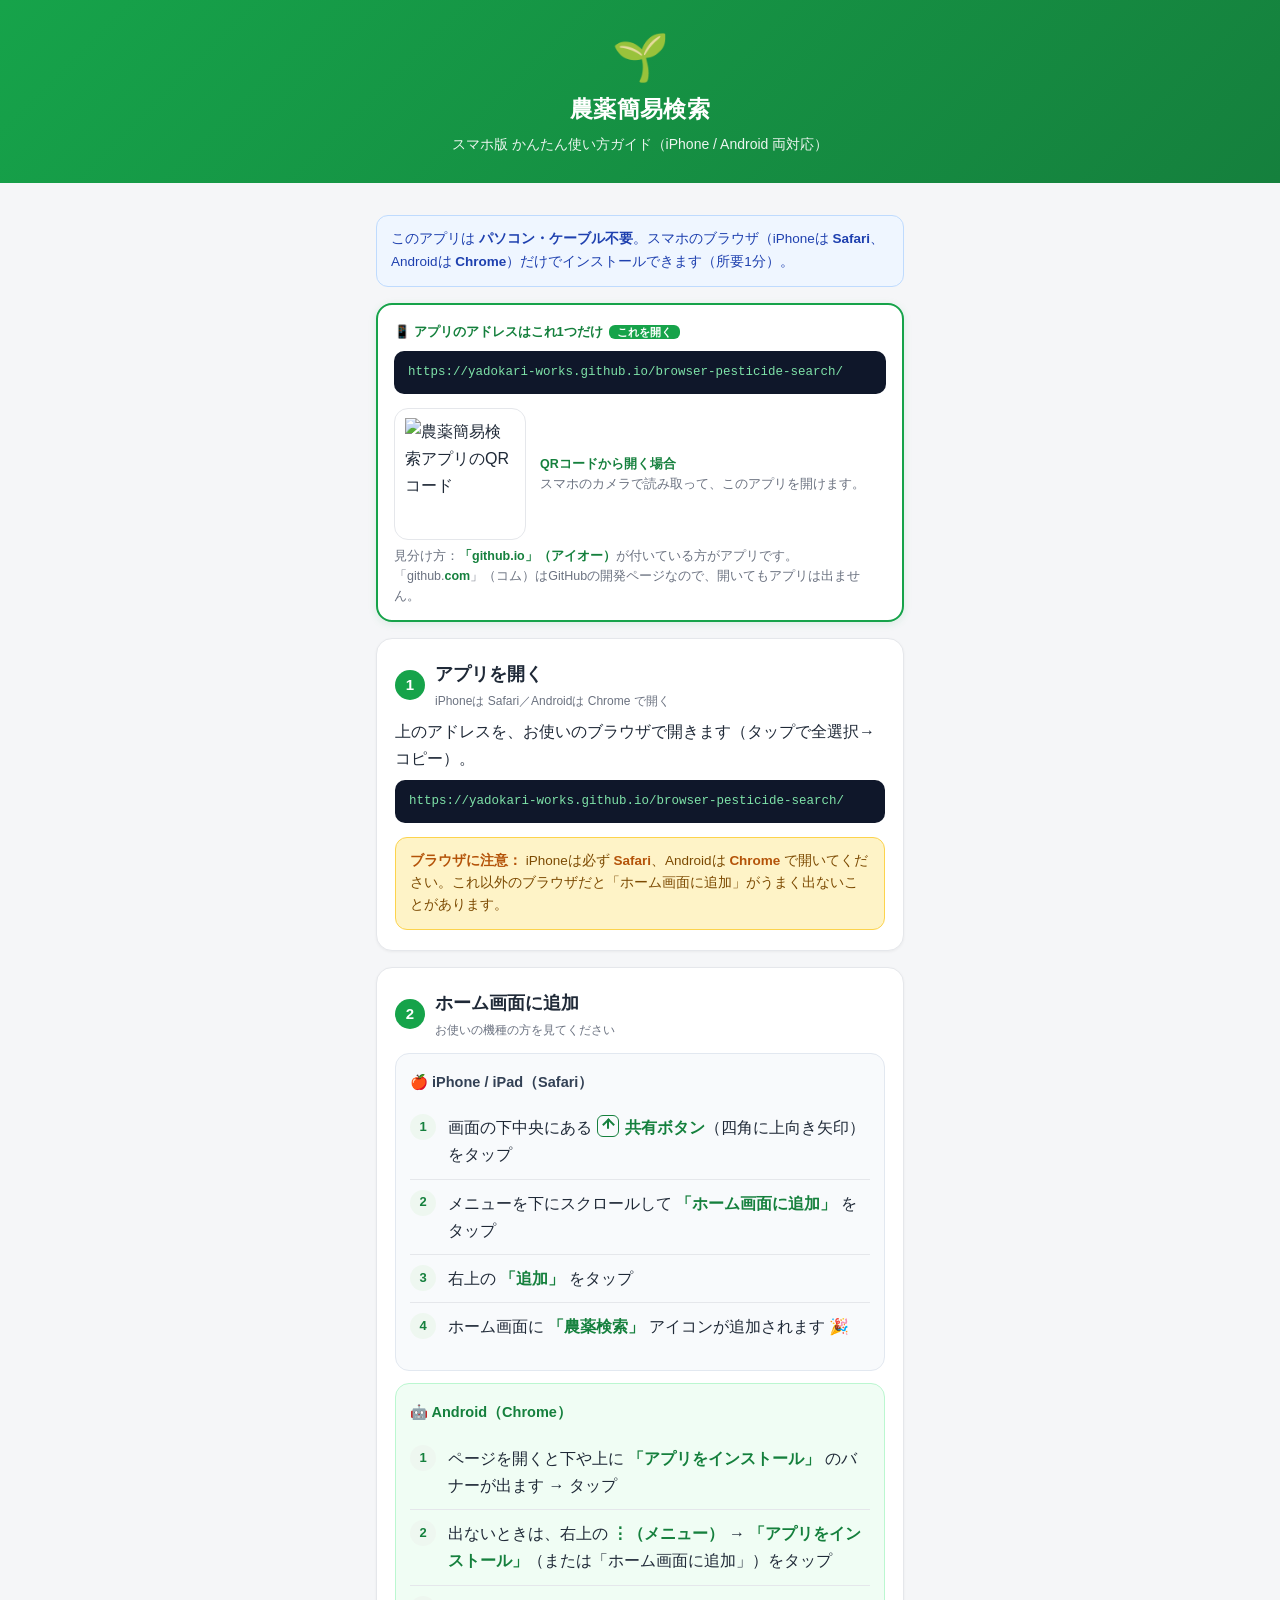
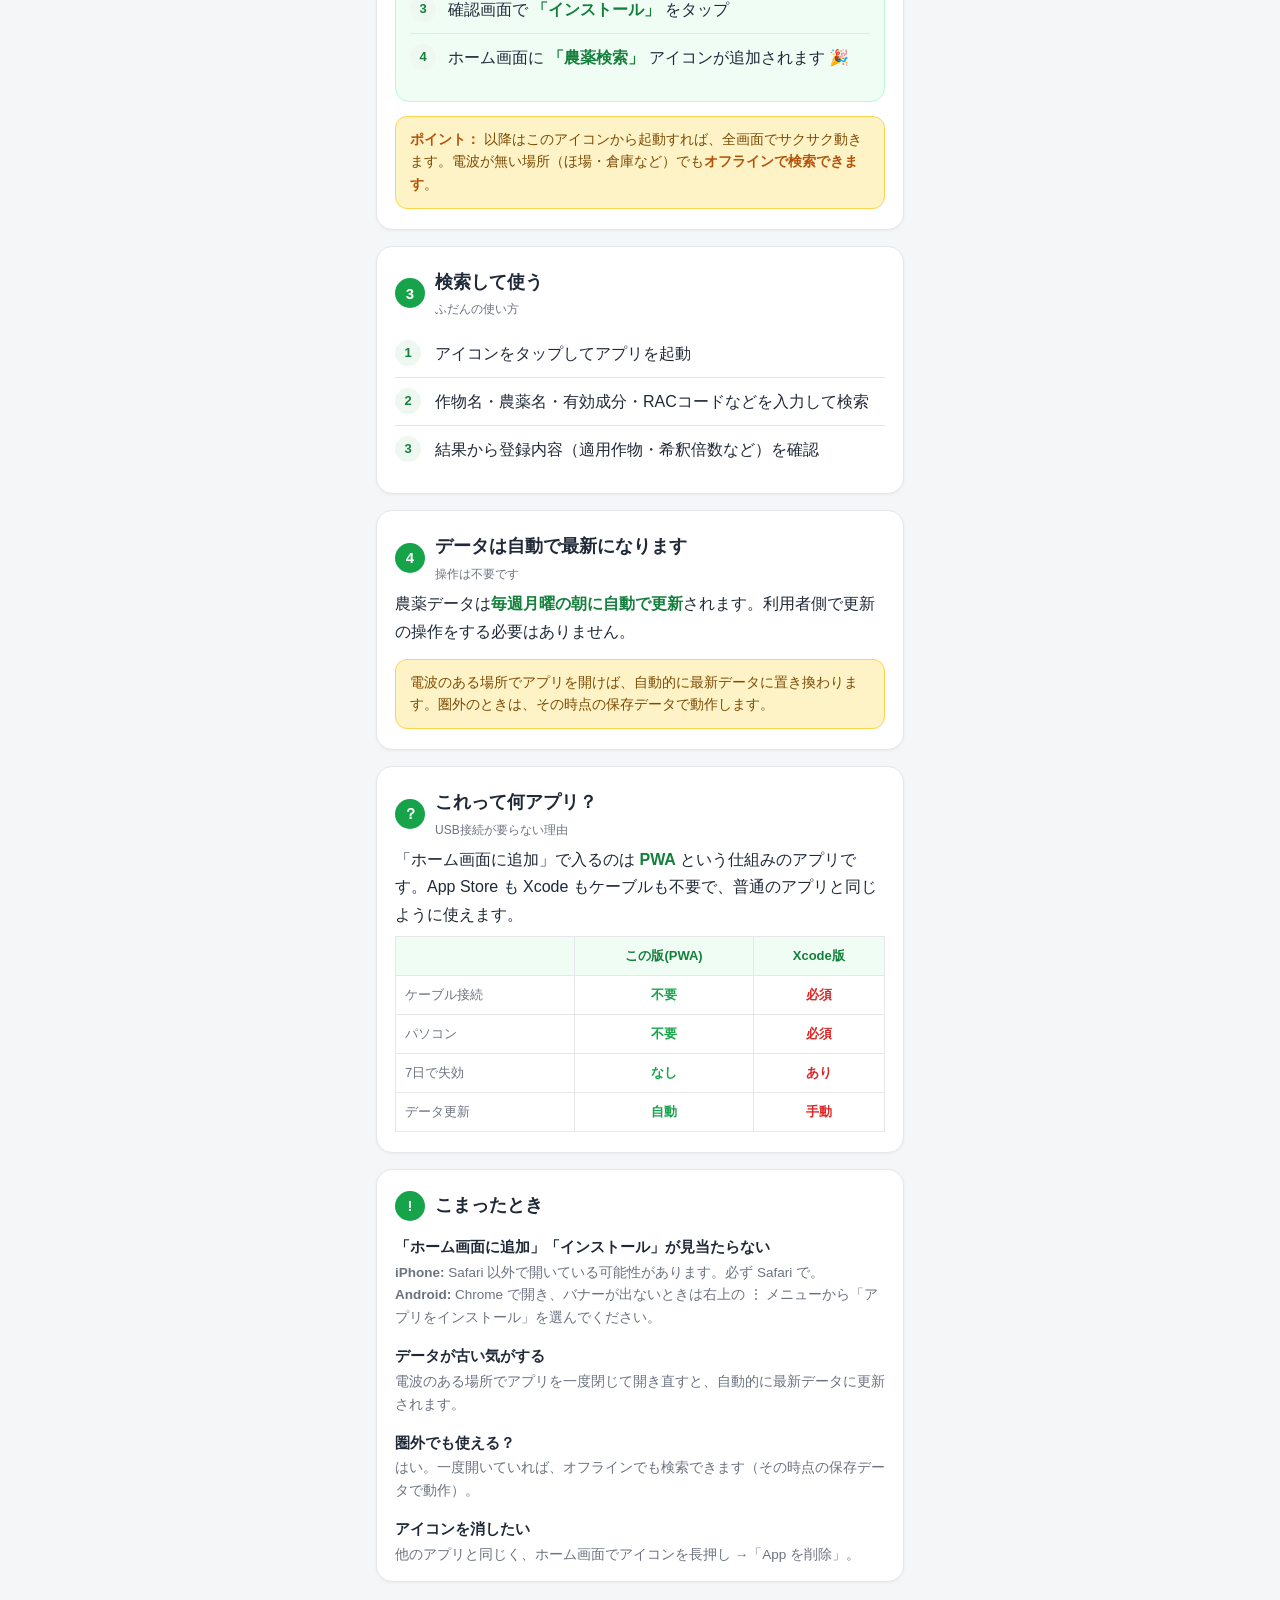
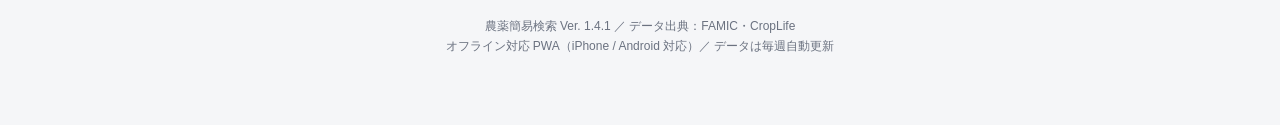
==== スマホ版_使い方.html @ 42491a5c "chore(release): v1.4.1 — バージョン表記とCHANGELOGを更新 VERSION / 更新履歴.md / 画面表示 (src/index.html, スマホ版_使い方.htm" ====
<!DOCTYPE html>
<html lang="ja">
<head>
<meta charset="UTF-8">
<meta name="viewport" content="width=device-width, initial-scale=1.0, viewport-fit=cover">
<meta name="apple-mobile-web-app-capable" content="yes">
<title>農薬簡易検索 — スマホ版 使い方（iPhone / Android）</title>
<style>
  :root{
    --green:#16a34a; --green-d:#15803d; --bg:#f5f6f8; --card:#ffffff;
    --ink:#1f2937; --sub:#6b7280; --line:#e5e7eb; --amber:#b45309; --amber-bg:#fef3c7;
  }
  *{box-sizing:border-box; -webkit-tap-highlight-color:transparent;}
  html{-webkit-text-size-adjust:100%;}
  body{
    margin:0; font-family:-apple-system,"Hiragino Sans","Hiragino Kaku Gothic ProN",sans-serif;
    background:var(--bg); color:var(--ink); line-height:1.7;
    padding:env(safe-area-inset-top) env(safe-area-inset-right) env(safe-area-inset-bottom) env(safe-area-inset-left);
  }
  header{
    background:linear-gradient(135deg,var(--green),var(--green-d)); color:#fff;
    padding:34px 20px 26px; text-align:center;
  }
  header .emoji{font-size:46px; line-height:1;}
  header h1{margin:10px 0 4px; font-size:23px; letter-spacing:.02em;}
  header p{margin:0; font-size:14px; opacity:.92;}
  main{max-width:560px; margin:0 auto; padding:18px 16px 60px;}
  .card{
    background:var(--card); border:1px solid var(--line); border-radius:16px;
    padding:18px 18px 6px; margin:16px 0; box-shadow:0 1px 3px rgba(0,0,0,.05);
  }
  .sec-title{display:flex; align-items:center; gap:10px; margin:2px 0 6px; font-size:18px; font-weight:700;}
  .badge{
    flex:0 0 auto; width:30px; height:30px; border-radius:50%; background:var(--green);
    color:#fff; font-size:15px; font-weight:700; display:flex; align-items:center; justify-content:center;
  }
  .sec-title small{display:block; font-size:12px; font-weight:500; color:var(--sub); margin-top:2px;}
  ol.steps{margin:10px 0 14px; padding:0; list-style:none; counter-reset:s;}
  ol.steps li{
    counter-increment:s; position:relative; padding:10px 0 10px 40px; border-top:1px solid var(--line);
  }
  ol.steps li:first-child{border-top:none;}
  ol.steps li::before{
    content:counter(s); position:absolute; left:0; top:10px;
    width:26px; height:26px; border-radius:50%; background:#eef7f0; color:var(--green-d);
    font-weight:700; font-size:13px; display:flex; align-items:center; justify-content:center;
  }
  .url{
    display:block; background:#0f172a; color:#7ee2a8; font-family:ui-monospace,Menlo,monospace;
    font-size:12.5px; padding:12px 14px; border-radius:10px; margin:8px 0 4px;
    word-break:break-all; line-height:1.5; user-select:all; -webkit-user-select:all;
  }
  .ico{
    display:inline-flex; align-items:center; justify-content:center; vertical-align:-4px;
    width:22px; height:22px; border:1.6px solid currentColor; border-radius:6px; color:var(--green-d);
    position:relative; margin:0 1px;
  }
  .ico::before{content:""; position:absolute; top:4px; width:2px; height:9px; background:currentColor; border-radius:2px;}
  .ico::after{content:""; position:absolute; top:4px; width:7px; height:7px; border-top:2px solid currentColor; border-right:2px solid currentColor; transform:rotate(-45deg);}
  strong.hl{color:var(--green-d);}
  .note{
    background:var(--amber-bg); border:1px solid #fcd34d; color:#7c4a02;
    border-radius:12px; padding:12px 14px; margin:14px 0; font-size:13.5px; line-height:1.65;
  }
  .note b{color:var(--amber);}
  .tip{
    background:#eff6ff; border:1px solid #bfdbfe; color:#1e40af;
    border-radius:12px; padding:12px 14px; margin:14px 0; font-size:13.5px;
  }
  .hero{
    background:var(--card); border:2px solid var(--green); border-radius:16px;
    padding:16px 16px 14px; margin:16px 0; box-shadow:0 2px 8px rgba(22,163,74,.12);
  }
  .hero .lbl{font-size:13px; font-weight:700; color:var(--green-d); margin:0 0 4px;}
  .hero .lbl .pill{background:var(--green); color:#fff; border-radius:6px; padding:1px 8px; font-size:11px; margin-left:6px;}
  .hero .sub{font-size:12.5px; color:var(--sub); margin:6px 0 0; line-height:1.6;}
  .hero .sub b{color:var(--green-d);}
  .qr-block{display:flex; align-items:center; gap:14px; margin:14px 0 4px;}
  .qr-frame{flex:0 0 auto; width:132px; height:132px; background:#fff; border:1px solid var(--line);
    border-radius:14px; padding:10px; display:flex; align-items:center; justify-content:center;}
  .qr-img{display:block; width:112px; height:112px; object-fit:contain;}
  .qr-caption{margin:0; color:var(--sub); font-size:12.5px; line-height:1.6;}
  .qr-caption b{color:var(--green-d);}
  @media (max-width:420px){.qr-block{align-items:flex-start}.qr-frame{width:120px;height:120px;padding:8px}.qr-img{width:104px;height:104px}}
  .warn-url{
    background:#fff7ed; border:1px solid #fed7aa; border-radius:12px; padding:12px 14px; margin:8px 0 4px;
  }
  .warn-url .wl{font-size:12.5px; font-weight:700; color:var(--amber); margin:0 0 2px;}
  .os{border:1px solid var(--line); border-radius:14px; padding:4px 14px 6px; margin:12px 0;}
  .os-h{font-size:14.5px; font-weight:700; margin:12px 0 2px; display:flex; align-items:center; gap:7px;}
  .os-ios{background:#f8fafc; border-color:#e2e8f0;} .os-ios .os-h{color:#334155;}
  .os-and{background:#f0fdf4; border-color:#bbf7d0;} .os-and .os-h{color:var(--green-d);}
  .os ol.steps li{padding-left:38px;}
  .btn-look{
    display:inline-block; background:var(--green); color:#fff; font-weight:700; font-size:13px;
    padding:4px 12px; border-radius:8px; margin:0 2px; vertical-align:1px;
  }
  table.cmp{width:100%; border-collapse:collapse; font-size:13px; margin:8px 0 14px;}
  table.cmp th,table.cmp td{border:1px solid var(--line); padding:8px 9px; text-align:center;}
  table.cmp th{background:#f0fdf4; color:var(--green-d);}
  table.cmp td:first-child{text-align:left; color:var(--sub);}
  .ok{color:var(--green); font-weight:700;}
  .ng{color:#dc2626; font-weight:700;}
  footer{text-align:center; color:var(--sub); font-size:12px; padding:18px 16px 8px;}
  .q{font-weight:700; margin:14px 0 2px; font-size:14.5px;}
  .a{color:var(--sub); font-size:13.5px; margin:0 0 8px;}
</style>
</head>
<body>

<header>
  <div class="emoji">🌱</div>
  <h1>農薬簡易検索</h1>
  <p>スマホ版 かんたん使い方ガイド（iPhone / Android 両対応）</p>
</header>

<main>

  <div class="tip">
    このアプリは <b>パソコン・ケーブル不要</b>。スマホのブラウザ（iPhoneは <strong>Safari</strong>、Androidは <strong>Chrome</strong>）だけでインストールできます（所要1分）。
  </div>

  <div class="hero">
    <p class="lbl">📱 アプリのアドレスはこれ1つだけ<span class="pill">これを開く</span></p>
    <code class="url">https://yadokari-works.github.io/browser-pesticide-search/</code>
    <div class="qr-block">
      <div class="qr-frame">
        <img class="qr-img" src="browser-pesticide-search-qr.png" alt="農薬簡易検索アプリのQRコード">
      </div>
      <p class="qr-caption"><b>QRコードから開く場合</b><br>スマホのカメラで読み取って、このアプリを開けます。</p>
    </div>
    <p class="sub">見分け方：<b>「github.io」（アイオー）</b>が付いている方がアプリです。<br>
    「github.<b>com</b>」（コム）はGitHubの開発ページなので、開いてもアプリは出ません。</p>
  </div>

  <!-- STEP 1 -->
  <section class="card">
    <div class="sec-title"><span class="badge">1</span>
      <div>アプリを開く<small>iPhoneは Safari／Androidは Chrome で開く</small></div>
    </div>
    <p style="margin:6px 0 2px;">上のアドレスを、お使いのブラウザで開きます（タップで全選択→コピー）。</p>
    <code class="url">https://yadokari-works.github.io/browser-pesticide-search/</code>
    <div class="note">
      <b>ブラウザに注意：</b> iPhoneは必ず <b>Safari</b>、Androidは <b>Chrome</b> で開いてください。これ以外のブラウザだと「ホーム画面に追加」がうまく出ないことがあります。
    </div>
  </section>

  <!-- STEP 2 -->
  <section class="card">
    <div class="sec-title"><span class="badge">2</span>
      <div>ホーム画面に追加<small>お使いの機種の方を見てください</small></div>
    </div>

    <div class="os os-ios">
      <p class="os-h">🍎 iPhone / iPad（Safari）</p>
      <ol class="steps">
        <li>画面の下中央にある <span class="ico"></span> <strong class="hl">共有ボタン</strong>（四角に上向き矢印）をタップ</li>
        <li>メニューを下にスクロールして <strong class="hl">「ホーム画面に追加」</strong> をタップ</li>
        <li>右上の <strong class="hl">「追加」</strong> をタップ</li>
        <li>ホーム画面に <strong class="hl">「農薬検索」</strong> アイコンが追加されます 🎉</li>
      </ol>
    </div>

    <div class="os os-and">
      <p class="os-h">🤖 Android（Chrome）</p>
      <ol class="steps">
        <li>ページを開くと下や上に <strong class="hl">「アプリをインストール」</strong> のバナーが出ます → タップ</li>
        <li>出ないときは、右上の <strong class="hl">⋮（メニュー）</strong> → <strong class="hl">「アプリをインストール」</strong>（または「ホーム画面に追加」）をタップ</li>
        <li>確認画面で <strong class="hl">「インストール」</strong> をタップ</li>
        <li>ホーム画面に <strong class="hl">「農薬検索」</strong> アイコンが追加されます 🎉</li>
      </ol>
    </div>

    <div class="note">
      <b>ポイント：</b> 以降はこのアイコンから起動すれば、全画面でサクサク動きます。電波が無い場所（ほ場・倉庫など）でも<b>オフラインで検索できます</b>。
    </div>
  </section>

  <!-- STEP 3 -->
  <section class="card">
    <div class="sec-title"><span class="badge">3</span>
      <div>検索して使う<small>ふだんの使い方</small></div>
    </div>
    <ol class="steps">
      <li>アイコンをタップしてアプリを起動</li>
      <li>作物名・農薬名・有効成分・RACコードなどを入力して検索</li>
      <li>結果から登録内容（適用作物・希釈倍数など）を確認</li>
    </ol>
  </section>

  <!-- データ更新について -->
  <section class="card">
    <div class="sec-title"><span class="badge">4</span>
      <div>データは自動で最新になります<small>操作は不要です</small></div>
    </div>
    <p style="margin:6px 0 8px;">農薬データは<strong class="hl">毎週月曜の朝に自動で更新</strong>されます。利用者側で更新の操作をする必要はありません。</p>
    <div class="note">
      電波のある場所でアプリを開けば、自動的に最新データに置き換わります。圏外のときは、その時点の保存データで動作します。
    </div>
  </section>

  <!-- なぜUSB不要か -->
  <section class="card">
    <div class="sec-title"><span class="badge">？</span>
      <div>これって何アプリ？<small>USB接続が要らない理由</small></div>
    </div>
    <p style="margin:6px 0 8px;">「ホーム画面に追加」で入るのは <strong class="hl">PWA</strong> という仕組みのアプリです。App Store も Xcode もケーブルも不要で、普通のアプリと同じように使えます。</p>
    <table class="cmp">
      <tr><th>　</th><th>この版(PWA)</th><th>Xcode版</th></tr>
      <tr><td>ケーブル接続</td><td class="ok">不要</td><td class="ng">必須</td></tr>
      <tr><td>パソコン</td><td class="ok">不要</td><td class="ng">必須</td></tr>
      <tr><td>7日で失効</td><td class="ok">なし</td><td class="ng">あり</td></tr>
      <tr><td>データ更新</td><td class="ok">自動</td><td class="ng">手動</td></tr>
    </table>
  </section>

  <!-- FAQ -->
  <section class="card">
    <div class="sec-title"><span class="badge">!</span><div>こまったとき</div></div>
    <p class="q">「ホーム画面に追加」「インストール」が見当たらない</p>
    <p class="a"><b>iPhone:</b> Safari 以外で開いている可能性があります。必ず Safari で。<br>
    <b>Android:</b> Chrome で開き、バナーが出ないときは右上の ⋮ メニューから「アプリをインストール」を選んでください。</p>
    <p class="q">データが古い気がする</p>
    <p class="a">電波のある場所でアプリを一度閉じて開き直すと、自動的に最新データに更新されます。</p>
    <p class="q">圏外でも使える？</p>
    <p class="a">はい。一度開いていれば、オフラインでも検索できます（その時点の保存データで動作）。</p>
    <p class="q">アイコンを消したい</p>
    <p class="a">他のアプリと同じく、ホーム画面でアイコンを長押し →「App を削除」。</p>
  </section>

  <footer>
    農薬簡易検索 Ver. 1.4.1 ／ データ出典：FAMIC・CropLife<br>
    オフライン対応 PWA（iPhone / Android 対応）／ データは毎週自動更新
  </footer>

</main>
</body>
</html>
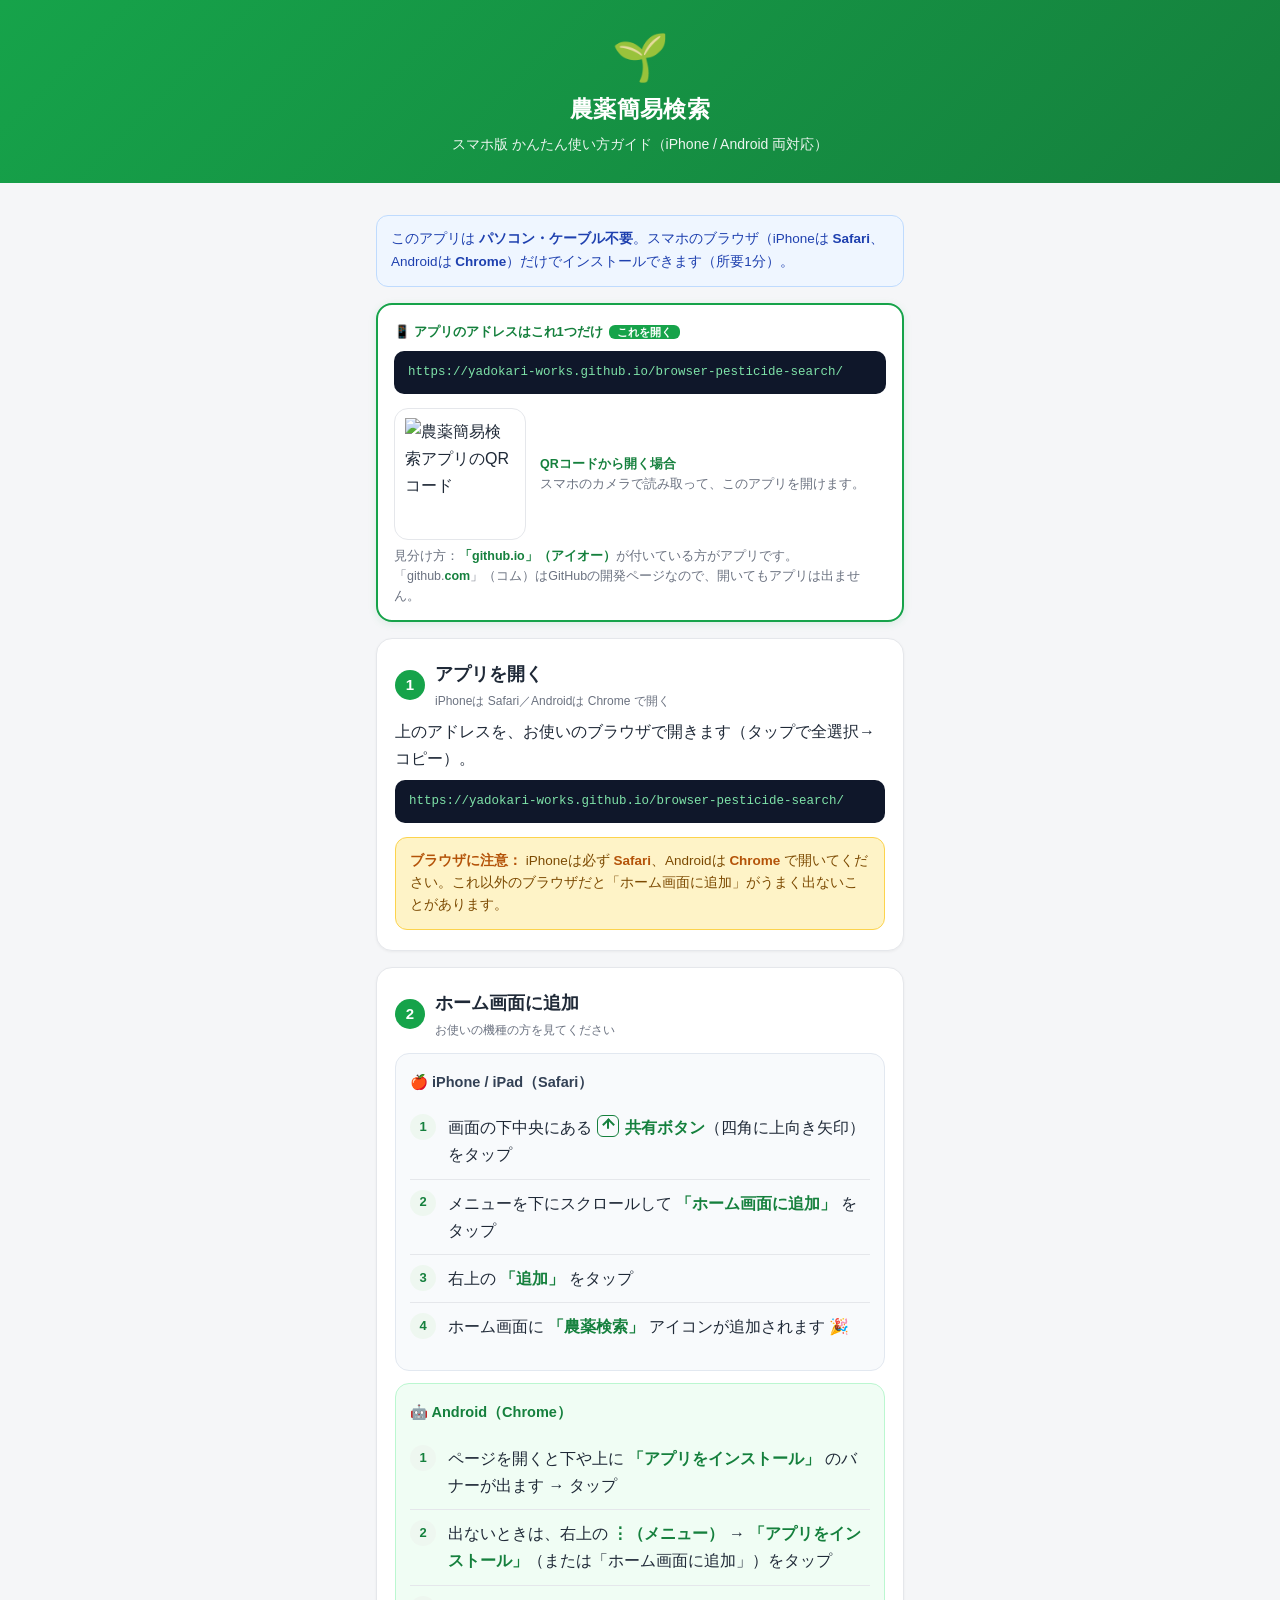
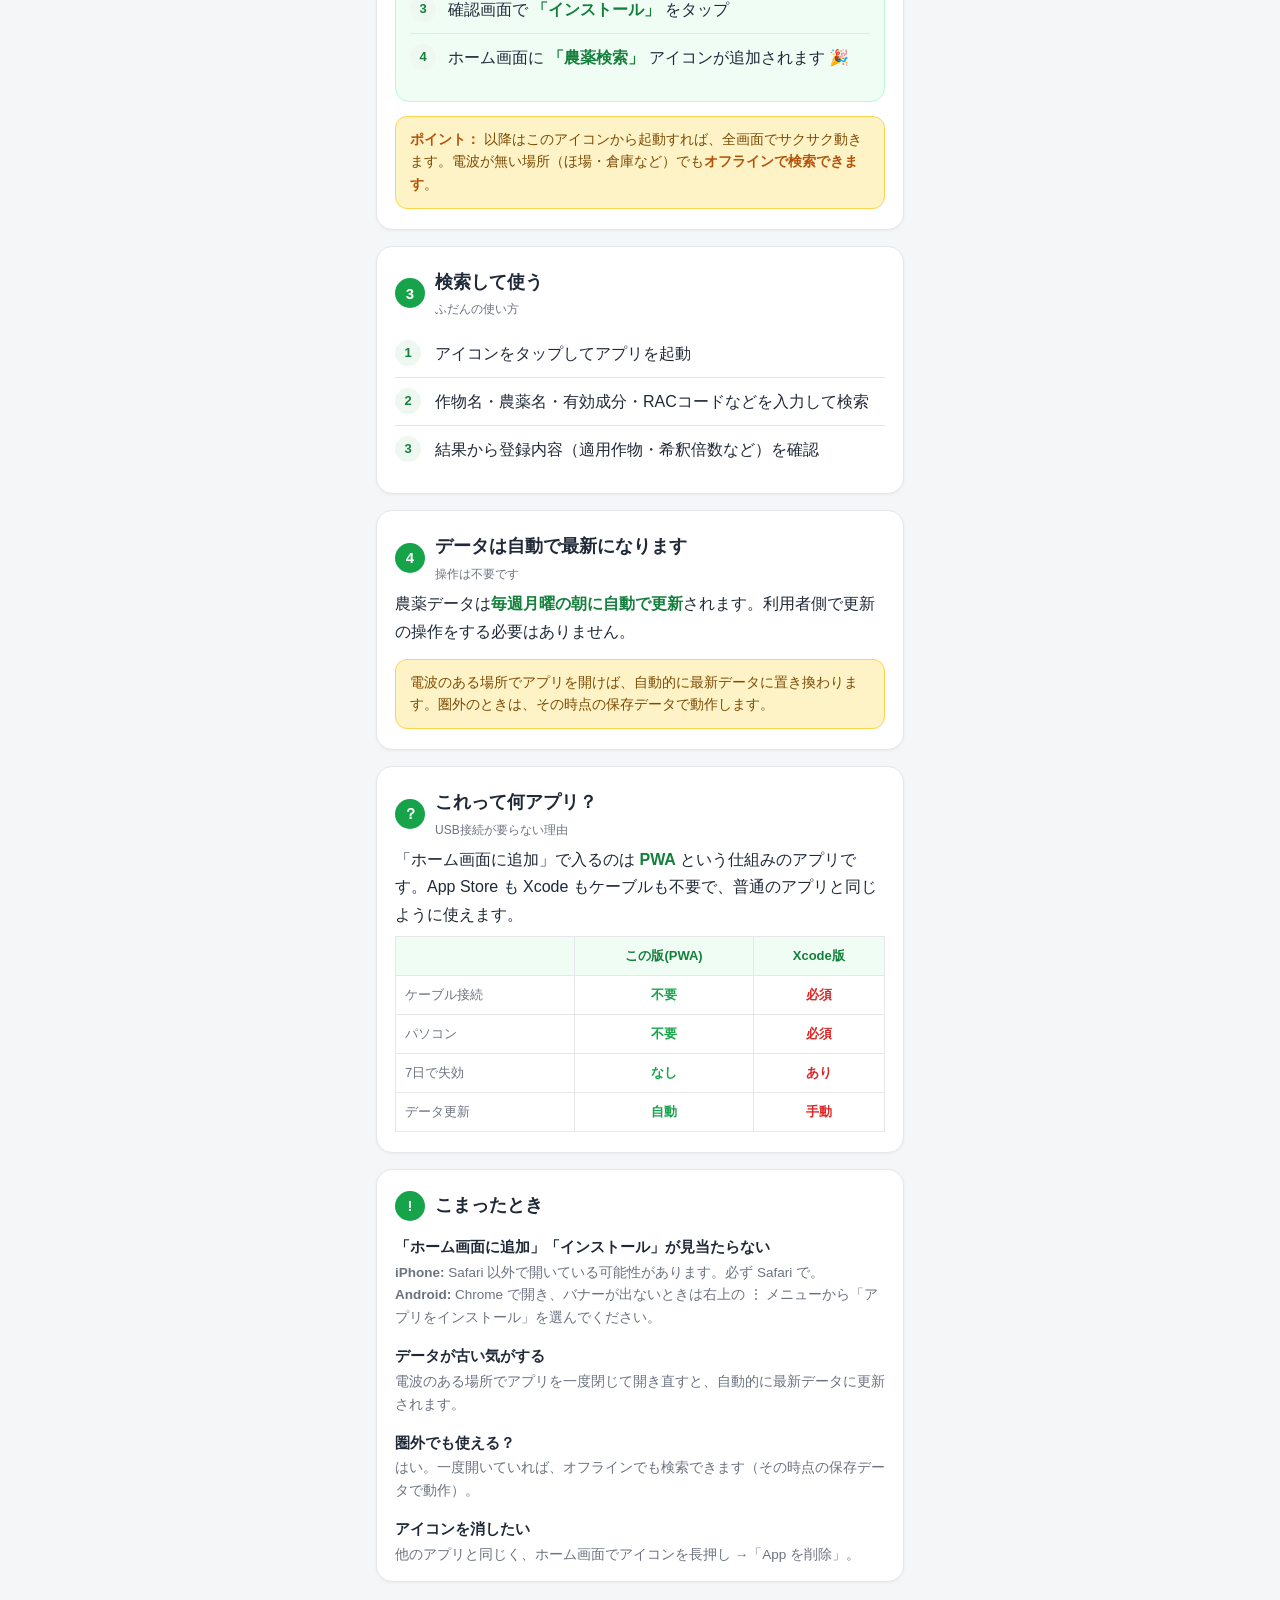
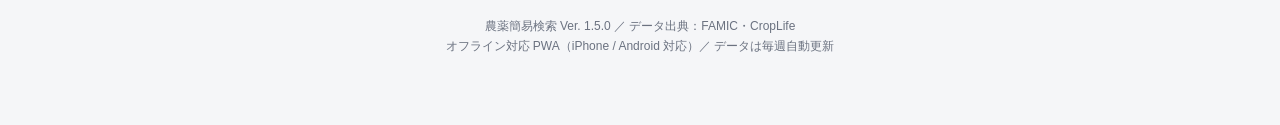
==== commit b315488f: "feat: 屋号付き(代理店/OEM品)を除外するフィルタを追加 (v1.5.0) 同じ種類名・同じ成分構成 (成分名+濃度) のグループ内に、他商品の商品名を そのまま末尾に含む商品 (例: "ダコ" ====
--- a/スマホ版_使い方.html
+++ b/スマホ版_使い方.html
@@ -229,7 +229,7 @@
   </section>
 
   <footer>
-    農薬簡易検索 Ver. 1.4.1 ／ データ出典：FAMIC・CropLife<br>
+    農薬簡易検索 Ver. 1.5.0 ／ データ出典：FAMIC・CropLife<br>
     オフライン対応 PWA（iPhone / Android 対応）／ データは毎週自動更新
   </footer>
 
